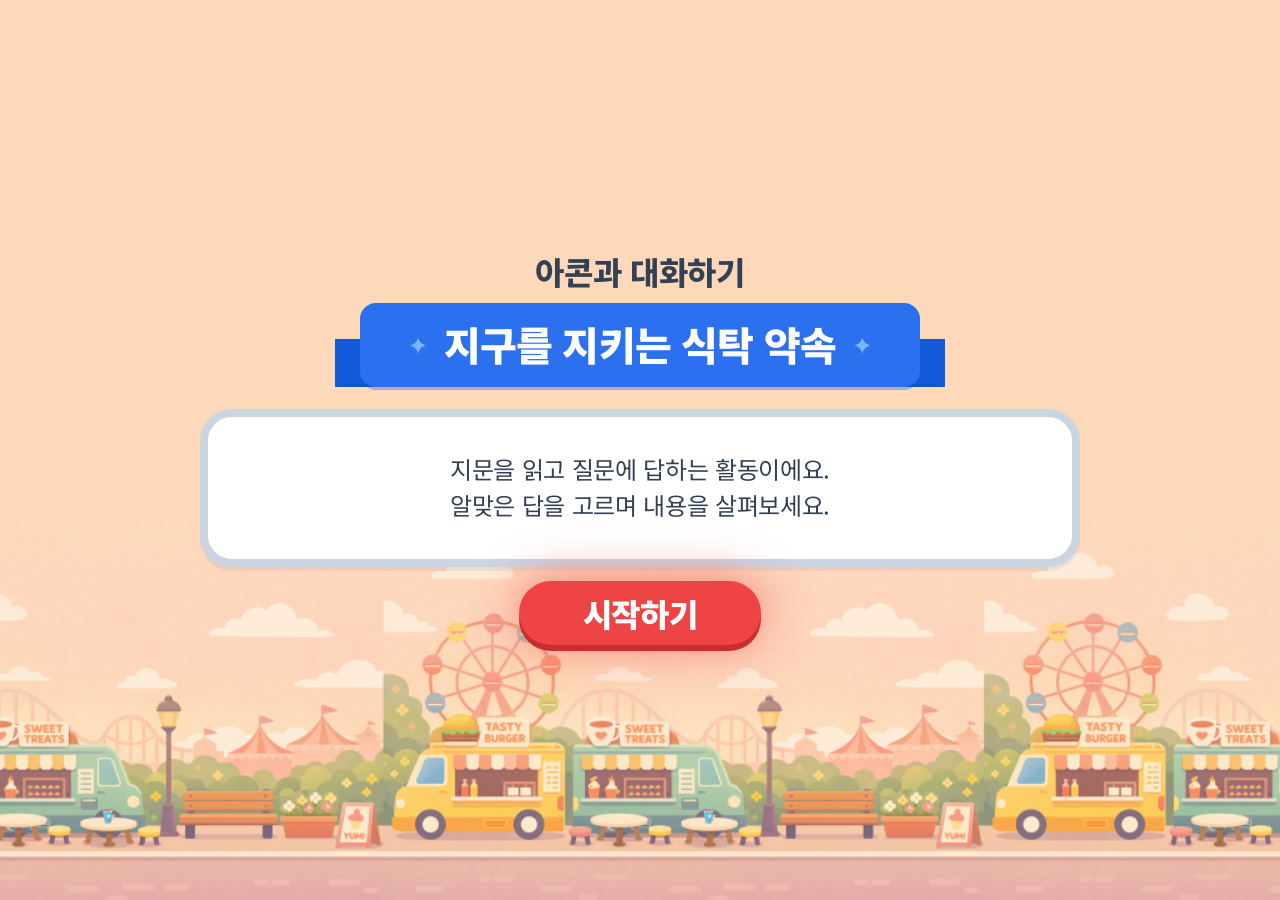
==== index.html @ 09e5e7c7 "Initial talk quiz prototype" ====
<!doctype html>
<html lang="ko">
  <head>
    <meta charset="utf-8" />
    <meta http-equiv="refresh" content="0; url=./intro.html" />
    <title>아콘과 대화하기</title>
    <script>
      window.location.replace("./intro.html");
    </script>
  </head>
  <body>
    <p><a href="./intro.html">아콘과 대화하기 시작하기</a></p>
  </body>
</html>
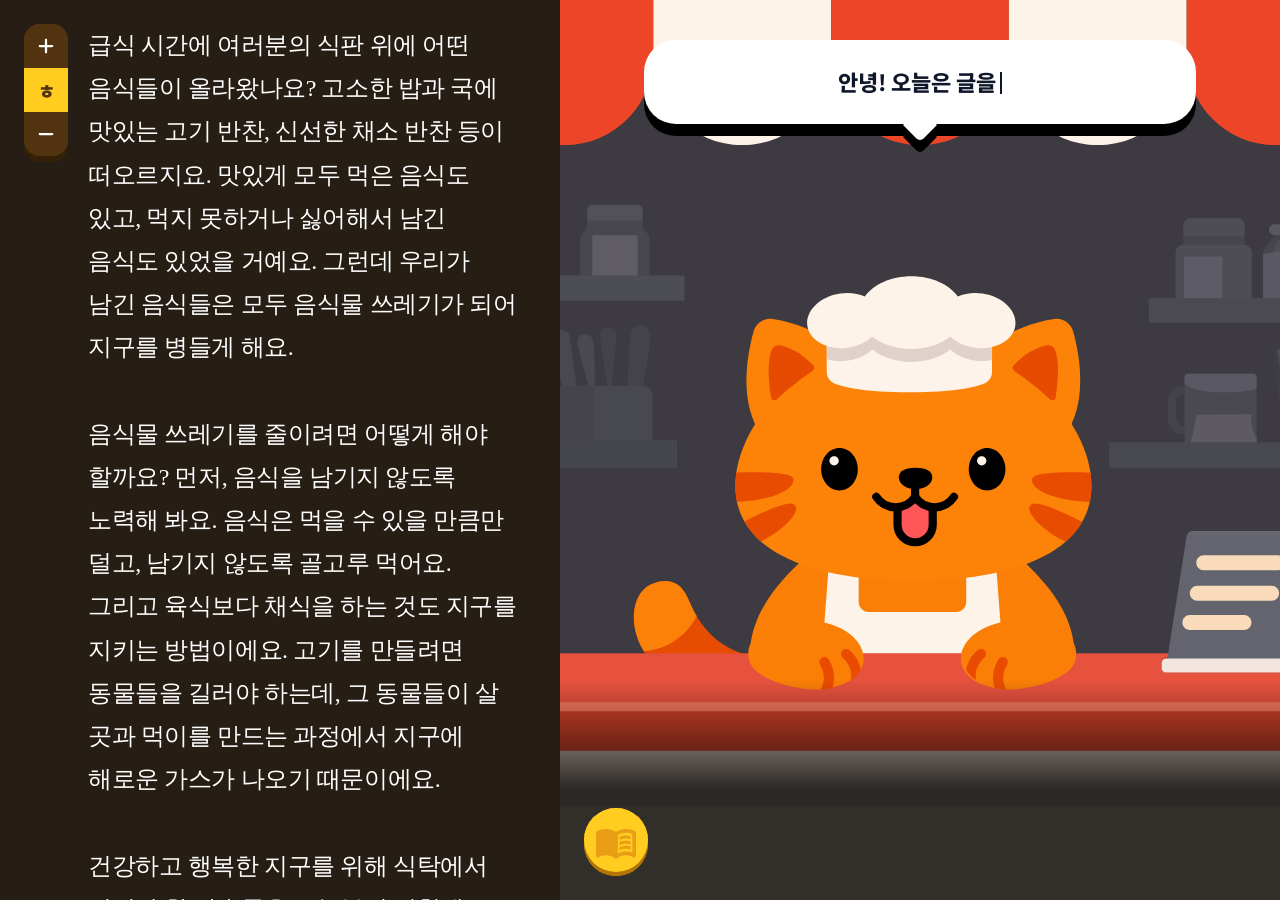
==== commit e6850b5e: "Remove the intro page and drop the NPC's name from the greeting - index.html now goes straight to qu" ====
--- a/index.html
+++ b/index.html
@@ -2,13 +2,13 @@
 <html lang="ko">
   <head>
     <meta charset="utf-8" />
-    <meta http-equiv="refresh" content="0; url=./intro.html" />
+    <meta http-equiv="refresh" content="0; url=./quiz.html" />
     <title>아콘과 대화하기</title>
     <script>
-      window.location.replace("./intro.html");
+      window.location.replace("./quiz.html");
     </script>
   </head>
   <body>
-    <p><a href="./intro.html">아콘과 대화하기 시작하기</a></p>
+    <p><a href="./quiz.html">시작하기</a></p>
   </body>
 </html>
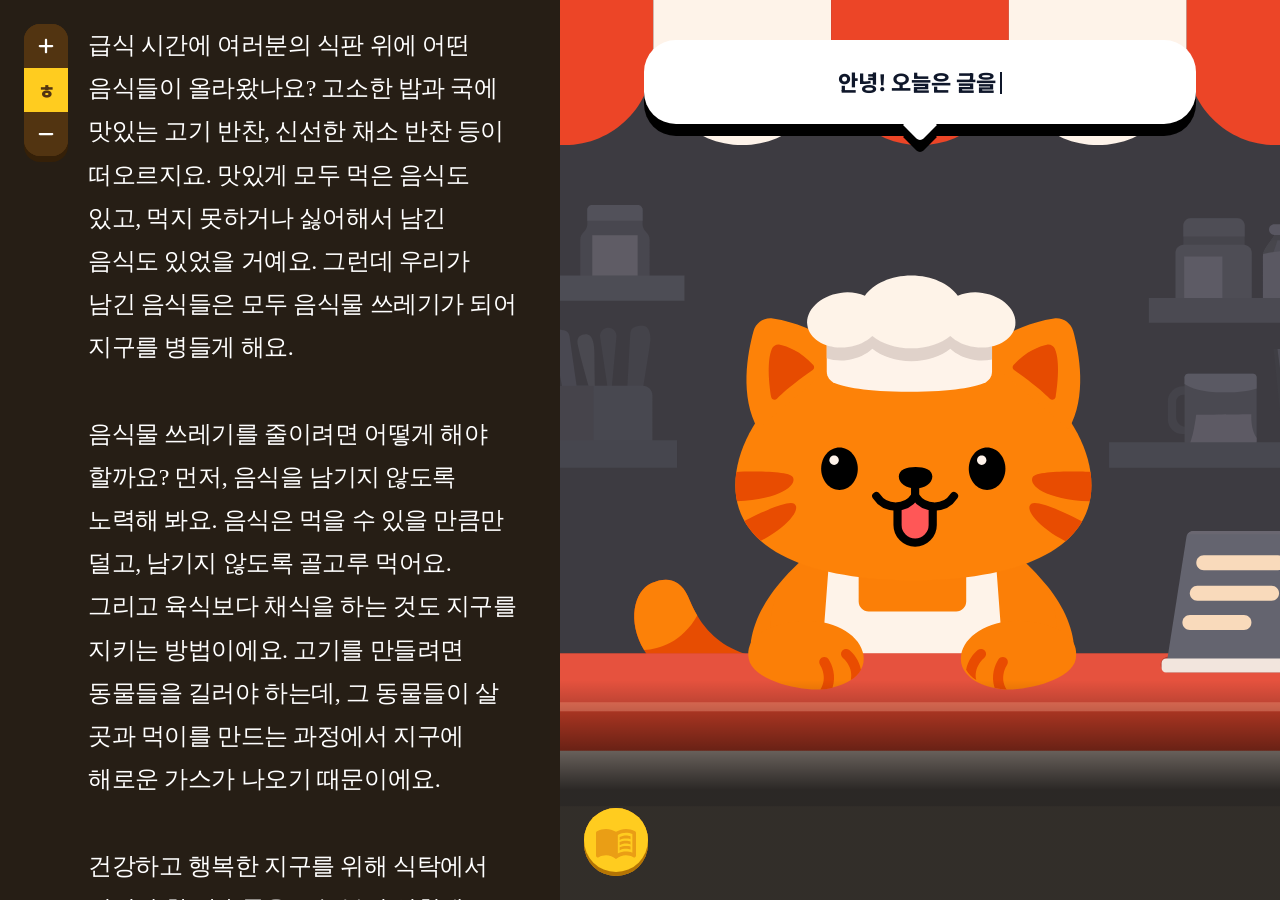
==== commit 62805984: "Rename the activity from 아콘과 대화하기 to 퀴즈다냥 Tab titles, the done-screen kicker and accessibility label" ====
--- a/index.html
+++ b/index.html
@@ -3,7 +3,7 @@
   <head>
     <meta charset="utf-8" />
     <meta http-equiv="refresh" content="0; url=./quiz.html" />
-    <title>아콘과 대화하기</title>
+    <title>퀴즈다냥</title>
     <script>
       window.location.replace("./quiz.html");
     </script>
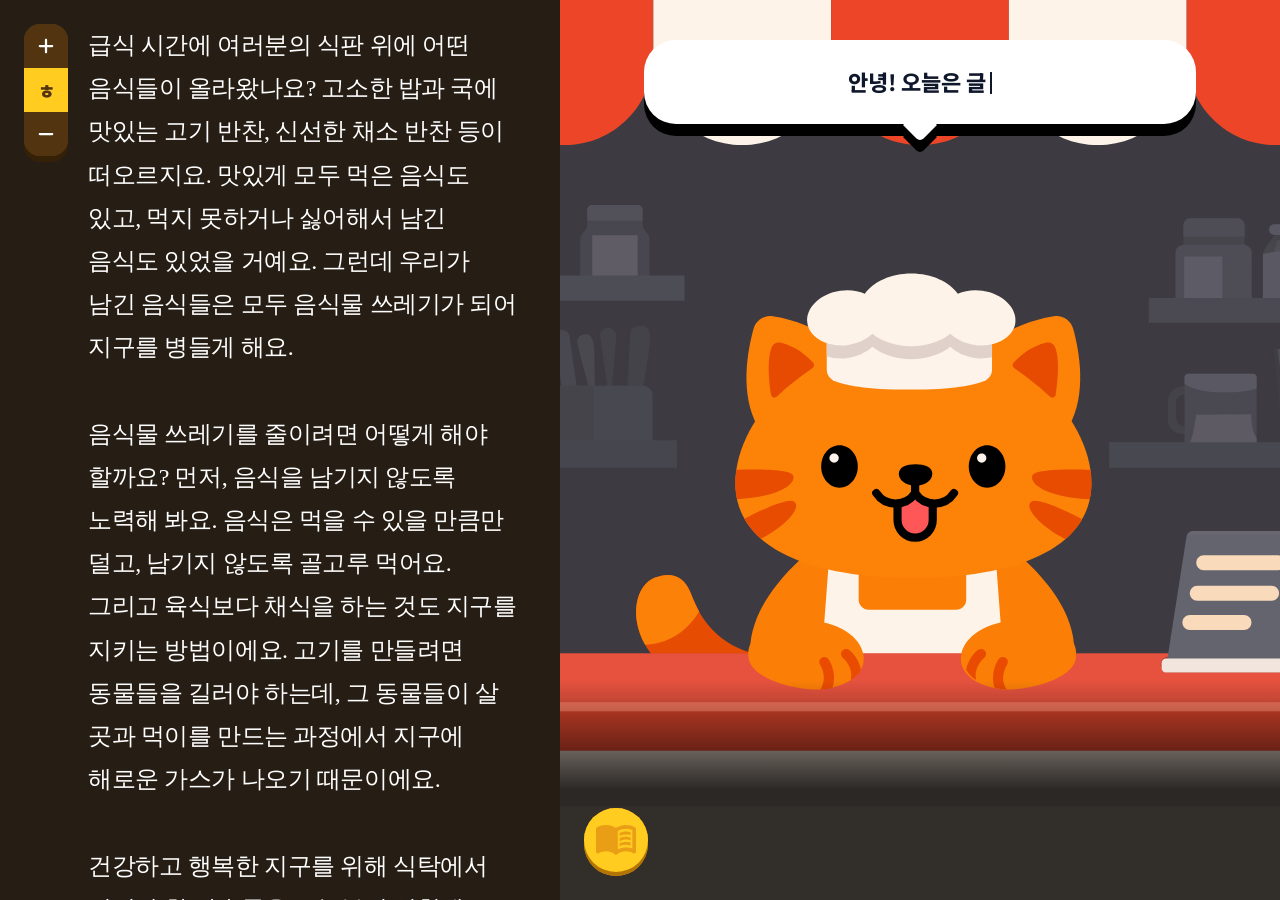
==== commit 3ba44055: "Use the shared tab title format: 퀴즈다냥 | 매일국어T Co-Authored-By: Claude Opus 5.5 <noreply@anthropic.com" ====
--- a/index.html
+++ b/index.html
@@ -3,7 +3,7 @@
   <head>
     <meta charset="utf-8" />
     <meta http-equiv="refresh" content="0; url=./quiz.html" />
-    <title>퀴즈다냥</title>
+    <title>퀴즈다냥 | 매일국어T</title>
     <script>
       window.location.replace("./quiz.html");
     </script>
